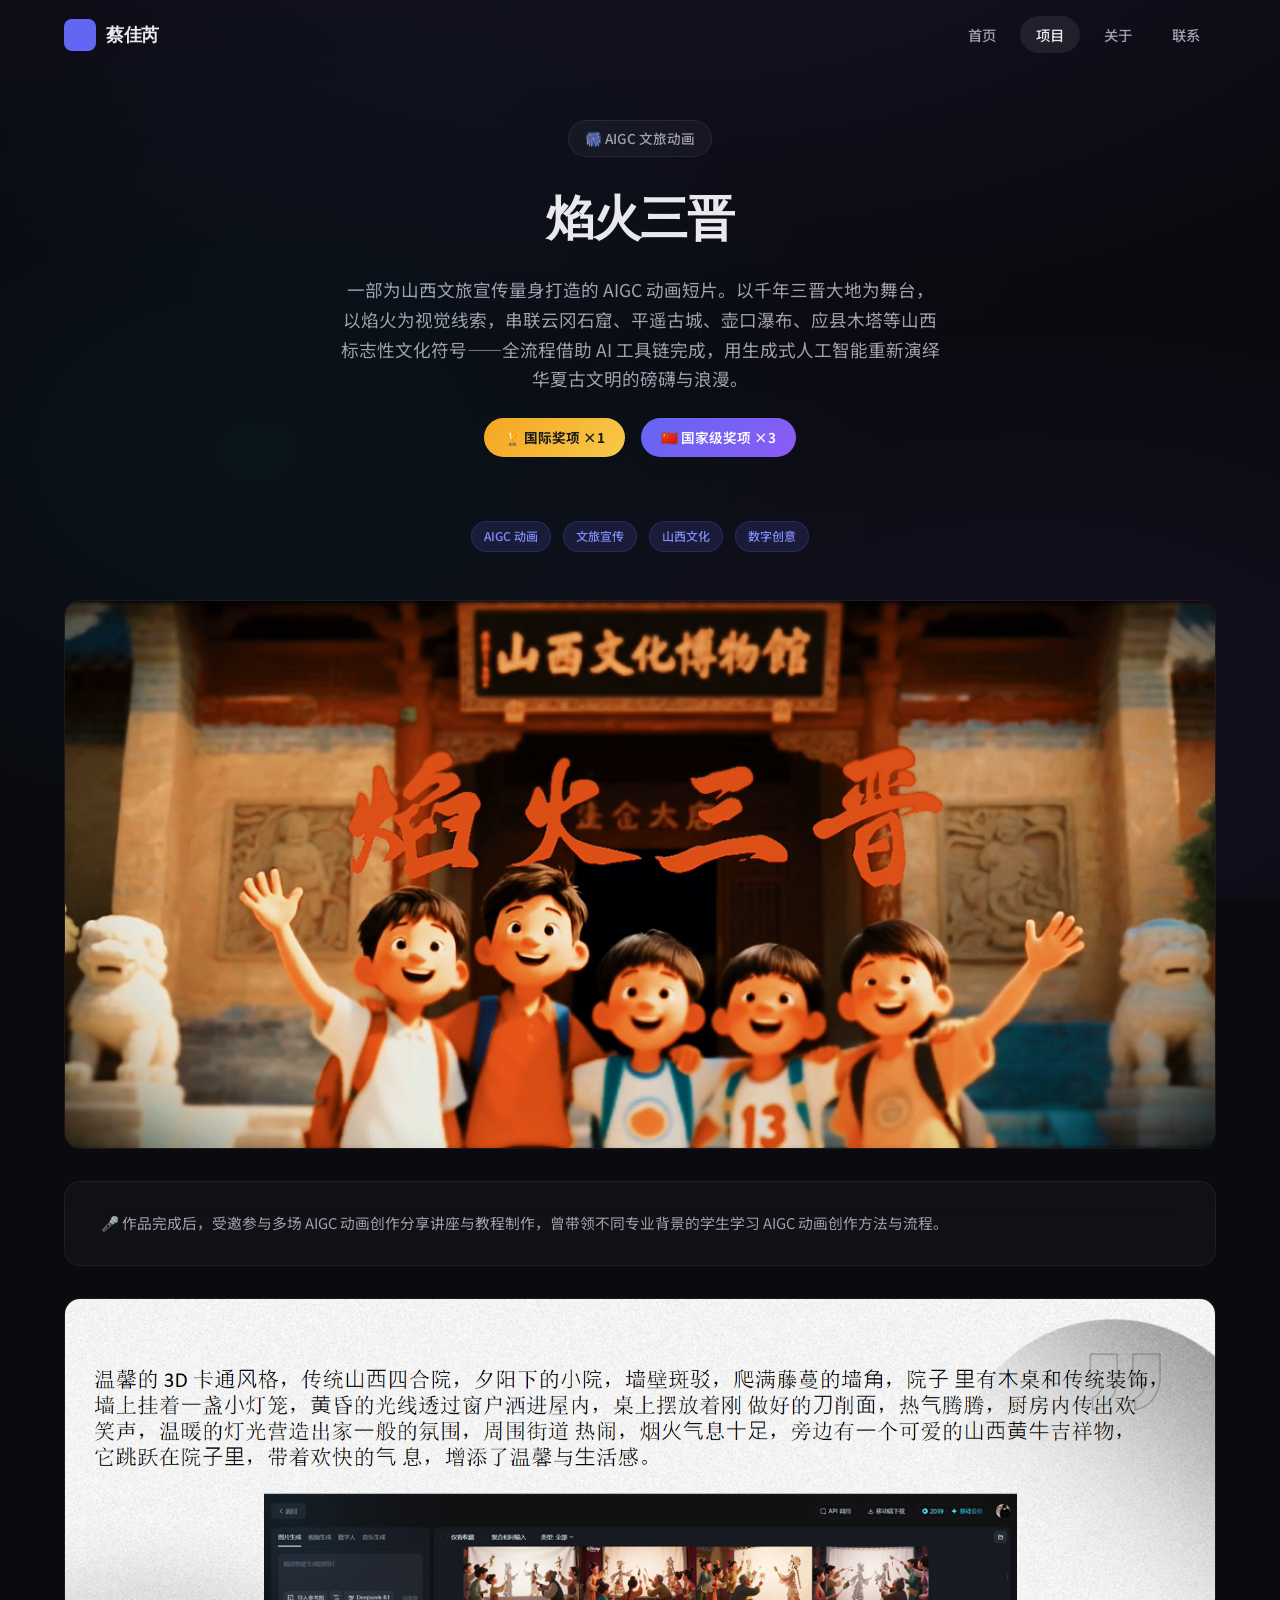
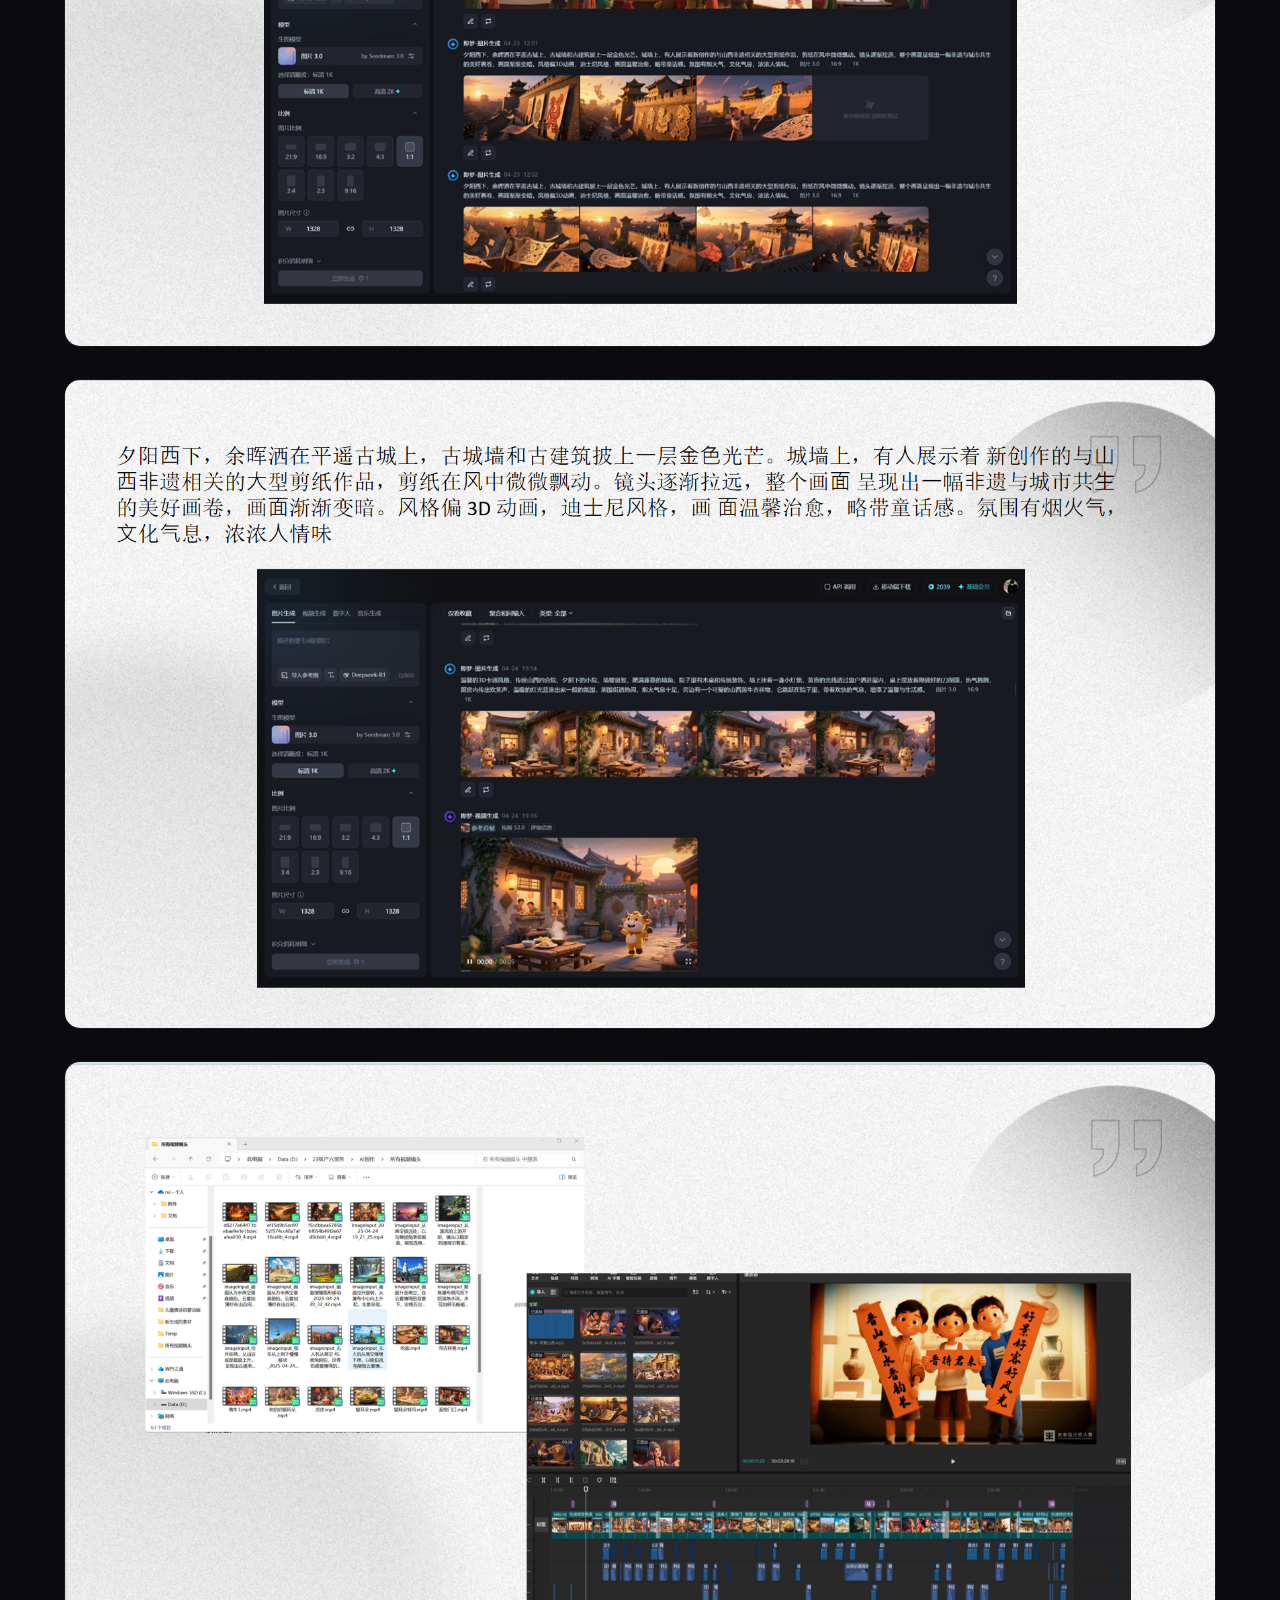
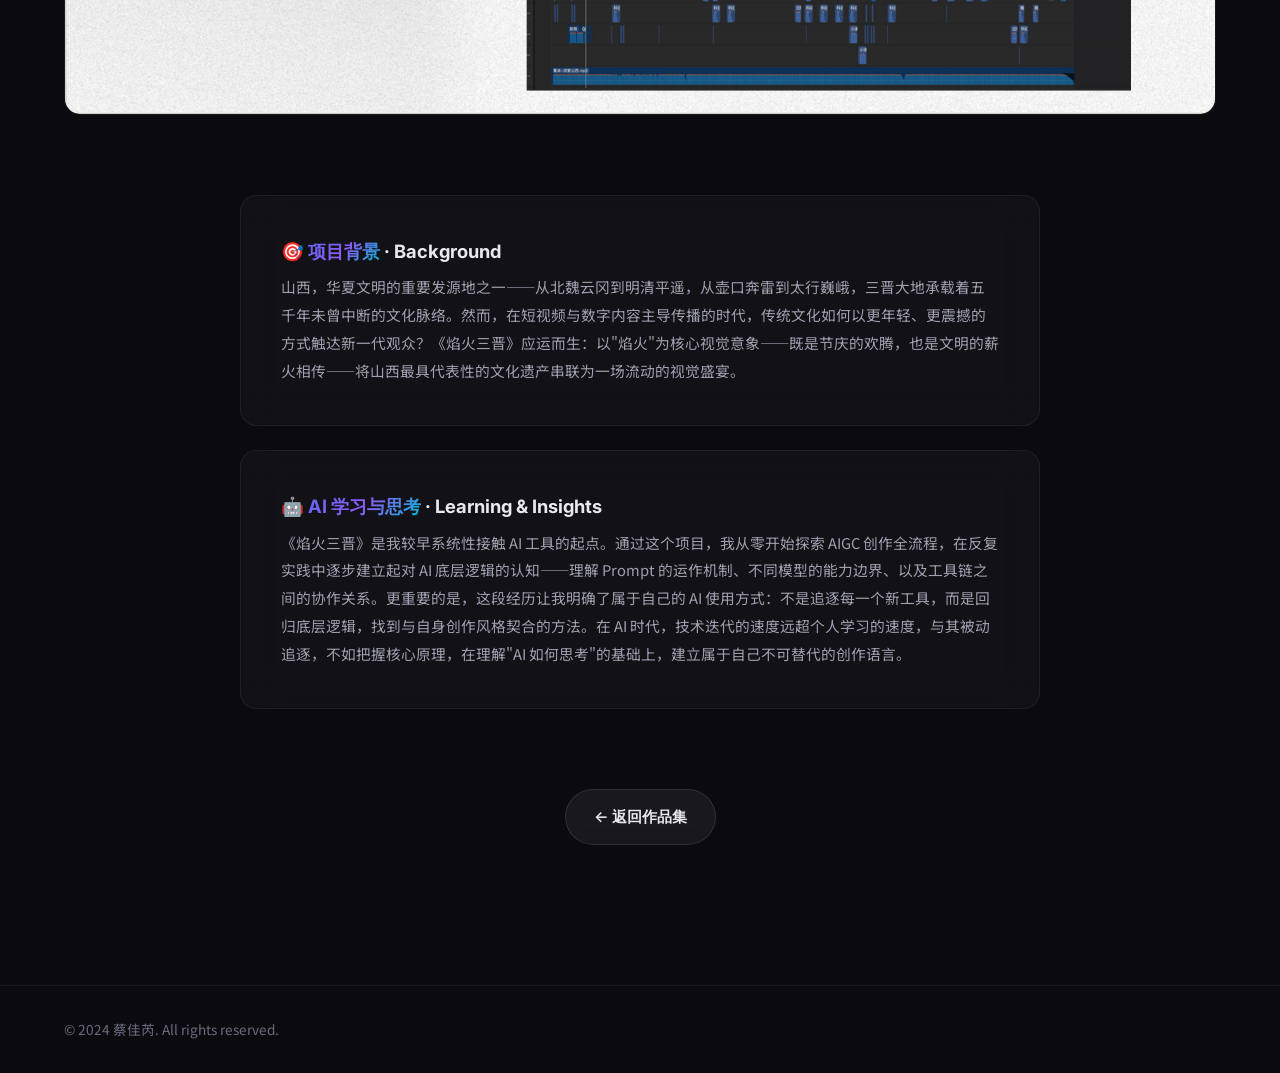
==== project-3/index.html @ 20aae79d "Initial commit: 蔡佳芮作品集网站" ====
<!DOCTYPE html>
<html lang="zh-CN">
<head>
    <meta charset="UTF-8">
    <meta name="viewport" content="width=device-width, initial-scale=1.0">
    <meta name="description" content="焰火三晋 · 山西文旅宣传 AIGC 动画 — 项目详情">
    <title>焰火三晋 · AIGC 动画 — 蔡佳芮</title>
    <link rel="icon" type="image/png" sizes="512x512" href="../assets/web-logo.png">
    <link rel="preconnect" href="https://fonts.googleapis.com">
    <link rel="preconnect" href="https://fonts.gstatic.com" crossorigin>
    <link href="https://fonts.googleapis.com/css2?family=Inter:wght@300;400;500;600;700;800;900&family=Noto+Sans+SC:wght@300;400;500;700&display=swap" rel="stylesheet">
    <link rel="stylesheet" href="../style.css">
</head>
<body>
    <nav class="navbar scrolled" id="navbar">
        <div class="nav-container">
            <a href="../" class="nav-logo">
                <img src="../assets/web-logo.png" alt="Logo" class="logo-img" onerror="this.style.display='none'">
                <span class="logo-text">蔡佳芮</span>
            </a>
            <ul class="nav-links">
                <li><a href="../#home" class="nav-link">首页</a></li>
                <li><a href="../#projects" class="nav-link active">项目</a></li>
                <li><a href="../#about" class="nav-link">关于</a></li>
                <li><a href="../#contact" class="nav-link">联系</a></li>
            </ul>
        </div>
    </nav>

    <main class="project-page">
        <div class="section-container">
            <div class="project-hero">
                <span class="section-tag glass">🎆 AIGC 文旅动画</span>
                <h1>焰火三晋</h1>
                <p>一部为山西文旅宣传量身打造的 AIGC 动画短片。以千年三晋大地为舞台，以焰火为视觉线索，串联云冈石窟、平遥古城、壶口瀑布、应县木塔等山西标志性文化符号——全流程借助 AI 工具链完成，用生成式人工智能重新演绎华夏古文明的磅礴与浪漫。</p>
                    <div style="display:flex; gap:16px; justify-content:center; flex-wrap:wrap; margin-top:24px;">
                        <span style="background:linear-gradient(135deg, #F5A623, #F7C948); color:#1a1a1a; padding:8px 20px; border-radius:100px; font-weight:700; font-size:0.85rem;">🏆 国际奖项 ×1</span>
                        <span style="background:linear-gradient(135deg, #6366f1, #8b5cf6); color:#fff; padding:8px 20px; border-radius:100px; font-weight:600; font-size:0.85rem;">🇨🇳 国家级奖项 ×3</span>
                    </div>
                </div>

            <div class="project-meta">
                <span class="tag">AIGC 动画</span>
                <span class="tag">文旅宣传</span>
                <span class="tag">山西文化</span>
                <span class="tag">数字创意</span>
            </div>

            <div class="project-gallery">
                <img src="../assets/project-3/image-1.png" alt="焰火三晋 · 封面" loading="lazy">
                <div class="glass-card" style="padding:28px 36px;">
                    <p style="color:var(--color-text-secondary); font-size:0.92rem; line-height:1.8;">
                        🎤 作品完成后，受邀参与多场 AIGC 动画创作分享讲座与教程制作，曾带领不同专业背景的学生学习 AIGC 动画创作方法与流程。
                    </p>
                </div>
                <img src="../assets/project-3/image-2.png" alt="焰火三晋 · AI讲解1" loading="lazy">
                <img src="../assets/project-3/AI讲解2.png" alt="焰火三晋 · AI讲解2" loading="lazy">
                <img src="../assets/project-3/AI讲解3.png" alt="焰火三晋 · AI讲解3" loading="lazy">
            </div>

            <!-- ═══════════════════════════════════════
            创作阐述
            ═══════════════════════════════════════ -->
            <div class="project-narrative" style="max-width:800px; margin:0 auto 80px;">

                <div class="glass-card" style="padding:40px; margin-bottom:24px;">
                    <h3 style="font-family:var(--font-heading); font-size:1.15rem; font-weight:700; margin-bottom:6px;">
                        🎯 <span class="gradient-text">项目背景</span> · Background
                    </h3>
                    <p style="color:var(--color-text-secondary); font-size:0.92rem; line-height:1.9;">
                        山西，华夏文明的重要发源地之一——从北魏云冈到明清平遥，从壶口奔雷到太行巍峨，三晋大地承载着五千年未曾中断的文化脉络。然而，在短视频与数字内容主导传播的时代，传统文化如何以更年轻、更震撼的方式触达新一代观众？《焰火三晋》应运而生：以"焰火"为核心视觉意象——既是节庆的欢腾，也是文明的薪火相传——将山西最具代表性的文化遗产串联为一场流动的视觉盛宴。
                    </p>
                </div>

                <div class="glass-card" style="padding:40px; margin-bottom:24px;">
                    <h3 style="font-family:var(--font-heading); font-size:1.15rem; font-weight:700; margin-bottom:6px;">
                        🤖 <span class="gradient-text">AI 学习与思考</span> · Learning & Insights
                    </h3>
                    <p style="color:var(--color-text-secondary); font-size:0.92rem; line-height:1.9;">
                        《焰火三晋》是我较早系统性接触 AI 工具的起点。通过这个项目，我从零开始探索 AIGC 创作全流程，在反复实践中逐步建立起对 AI 底层逻辑的认知——理解 Prompt 的运作机制、不同模型的能力边界、以及工具链之间的协作关系。更重要的是，这段经历让我明确了属于自己的 AI 使用方式：不是追逐每一个新工具，而是回归底层逻辑，找到与自身创作风格契合的方法。在 AI 时代，技术迭代的速度远超个人学习的速度，与其被动追逐，不如把握核心原理，在理解"AI 如何思考"的基础上，建立属于自己不可替代的创作语言。
                    </p>
                </div>

            </div>

            <div class="project-back">
                <a href="../#projects" class="btn btn-glass">
                    ← 返回作品集
                </a>
            </div>
        </div>
    </main>

    <footer class="footer">
        <div class="footer-container">
            <p class="footer-text">&copy; 2024 蔡佳芮. All rights reserved.</p>
        </div>
    </footer>

    <script src="../script.js"></script>
</body>
</html>
---- style.css ----
/* ============================================================
    Portfolio Template — Glassmorphism Design
    Author: Based on template by MrPrince419
   ============================================================ */

/* ===== CSS Variables ===== */
:root {
    /* Colors — switch these for your brand */
    --color-bg: #0a0a0f;
    --color-bg-secondary: #111118;
    --color-surface: rgba(255, 255, 255, 0.05);
    --color-surface-hover: rgba(255, 255, 255, 0.08);
    --color-border: rgba(255, 255, 255, 0.08);
    --color-border-hover: rgba(255, 255, 255, 0.15);
    --color-text: #e8e8ed;
    --color-text-secondary: #a0a0b0;
    --color-text-muted: #6b6b80;

    /* Accent — a cyan-to-purple gradient */
    --color-accent: #6366f1;
    --color-accent-light: #818cf8;
    --color-gradient-1: #6366f1;
    --color-gradient-2: #8b5cf6;
    --color-gradient-3: #06b6d4;

    /* Glass */
    --glass-bg: rgba(255, 255, 255, 0.04);
    --glass-border: rgba(255, 255, 255, 0.08);
    --glass-blur: 20px;
    --glass-shadow: 0 8px 32px rgba(0, 0, 0, 0.3);

    /* Layout */
    --max-width: 1200px;
    --nav-height: 70px;
    --radius-sm: 8px;
    --radius-md: 16px;
    --radius-lg: 24px;
    --radius-xl: 32px;

    /* Typography */
    --font-heading: 'Inter', -apple-system, BlinkMacSystemFont, sans-serif;
    --font-body: 'Noto Sans SC', 'Inter', -apple-system, BlinkMacSystemFont, sans-serif;
    --font-mono: 'SF Mono', 'Cascadia Code', 'Fira Code', monospace;

    /* Transitions */
    --ease-out: cubic-bezier(0.16, 1, 0.3, 1);
    --ease-in-out: cubic-bezier(0.65, 0, 0.35, 1);
    --duration-fast: 150ms;
    --duration-normal: 300ms;
    --duration-slow: 500ms;
}

/* ===== Reset & Base ===== */
*,
*::before,
*::after {
    margin: 0;
    padding: 0;
    box-sizing: border-box;
}

html {
    scroll-behavior: smooth;
    scroll-padding-top: var(--nav-height);
    -webkit-font-smoothing: antialiased;
    -moz-osx-font-smoothing: grayscale;
}

body {
    background-color: var(--color-bg);
    color: var(--color-text);
    font-family: var(--font-body);
    font-weight: 400;
    line-height: 1.7;
    overflow-x: hidden;
    min-height: 100vh;
}

/* Background pattern */
body::before {
    content: '';
    position: fixed;
    inset: 0;
    background:
        radial-gradient(ellipse 80% 60% at 50% -20%, rgba(99, 102, 241, 0.12), transparent),
        radial-gradient(ellipse 60% 50% at 80% 80%, rgba(139, 92, 246, 0.08), transparent),
        radial-gradient(ellipse 50% 50% at 20% 50%, rgba(6, 182, 212, 0.06), transparent);
    pointer-events: none;
    z-index: -1;
}

a {
    color: inherit;
    text-decoration: none;
}

img {
    max-width: 100%;
    height: auto;
    display: block;
}

ul {
    list-style: none;
}

/* ===== Utility: Glass ===== */
.glass {
    background: var(--glass-bg);
    backdrop-filter: blur(var(--glass-blur));
    -webkit-backdrop-filter: blur(var(--glass-blur));
    border: 1px solid var(--glass-border);
}

.glass-card {
    background: rgba(255, 255, 255, 0.03);
    backdrop-filter: blur(var(--glass-blur));
    -webkit-backdrop-filter: blur(var(--glass-blur));
    border: 1px solid rgba(255, 255, 255, 0.06);
    border-radius: var(--radius-md);
    transition:
        transform var(--duration-normal) var(--ease-out),
        box-shadow var(--duration-normal) var(--ease-out),
        border-color var(--duration-normal) var(--ease-out),
        background var(--duration-normal) var(--ease-out);
}

.glass-card:hover {
    background: rgba(255, 255, 255, 0.06);
    border-color: rgba(255, 255, 255, 0.12);
    transform: translateY(-4px);
    box-shadow:
        0 20px 60px rgba(0, 0, 0, 0.4),
        0 0 0 1px rgba(255, 255, 255, 0.05) inset;
}

.gradient-text {
    background: linear-gradient(135deg, var(--color-gradient-1), var(--color-gradient-2), var(--color-gradient-3));
    -webkit-background-clip: text;
    -webkit-text-fill-color: transparent;
    background-clip: text;
}

/* ===== Navigation ===== */
.navbar {
    position: fixed;
    top: 0;
    left: 0;
    right: 0;
    z-index: 1000;
    height: var(--nav-height);
    transition: background var(--duration-normal) var(--ease-out),
                box-shadow var(--duration-normal) var(--ease-out);
}

.navbar.scrolled {
    background: rgba(10, 10, 15, 0.85);
    backdrop-filter: blur(16px);
    -webkit-backdrop-filter: blur(16px);
    border-bottom: 1px solid rgba(255, 255, 255, 0.06);
    box-shadow: 0 4px 30px rgba(0, 0, 0, 0.3);
}

.nav-container {
    max-width: var(--max-width);
    margin: 0 auto;
    padding: 0 24px;
    height: 100%;
    display: flex;
    align-items: center;
    justify-content: space-between;
}

.nav-logo {
    display: flex;
    align-items: center;
    gap: 10px;
    font-family: var(--font-heading);
    font-weight: 700;
    font-size: 1.1rem;
    letter-spacing: -0.02em;
    z-index: 1001;
}

.logo-img {
    width: 32px;
    height: 32px;
    border-radius: 8px;
}

.nav-links {
    display: flex;
    gap: 8px;
}

.nav-link {
    padding: 8px 16px;
    border-radius: 100px;
    font-size: 0.9rem;
    font-weight: 500;
    color: var(--color-text-secondary);
    transition: all var(--duration-fast) var(--ease-out);
    position: relative;
}

.nav-link:hover {
    color: var(--color-text);
    background: rgba(255, 255, 255, 0.05);
}

.nav-link.active {
    color: var(--color-text);
    background: rgba(255, 255, 255, 0.08);
}

/* Mobile menu button */
.mobile-menu-btn {
    display: none;
    flex-direction: column;
    gap: 5px;
    background: none;
    border: none;
    cursor: pointer;
    padding: 8px;
    z-index: 1001;
}

.mobile-menu-btn span {
    display: block;
    width: 24px;
    height: 2px;
    background: var(--color-text);
    border-radius: 2px;
    transition: all var(--duration-normal) var(--ease-out);
}

.mobile-menu-btn.active span:nth-child(1) {
    transform: rotate(45deg) translate(5px, 5px);
}

.mobile-menu-btn.active span:nth-child(2) {
    opacity: 0;
}

.mobile-menu-btn.active span:nth-child(3) {
    transform: rotate(-45deg) translate(5px, -5px);
}

/* ===== Hero Section ===== */
.hero {
    position: relative;
    min-height: 100vh;
    display: flex;
    align-items: center;
    justify-content: center;
    padding: 120px 24px 80px;
    overflow: hidden;
}

.hero-bg {
    position: absolute;
    inset: 0;
    overflow: hidden;
}

.gradient-orb {
    position: absolute;
    border-radius: 50%;
    filter: blur(80px);
    opacity: 0.5;
    animation: float 20s ease-in-out infinite;
}

.orb-1 {
    width: 500px;
    height: 500px;
    background: var(--color-gradient-1);
    top: -20%;
    right: -10%;
    animation-delay: 0s;
}

.orb-2 {
    width: 400px;
    height: 400px;
    background: var(--color-gradient-2);
    bottom: -15%;
    left: -5%;
    animation-delay: -7s;
}

.orb-3 {
    width: 300px;
    height: 300px;
    background: var(--color-gradient-3);
    top: 50%;
    left: 50%;
    animation-delay: -14s;
}

@keyframes float {
    0%, 100% { transform: translate(0, 0) scale(1); }
    25% { transform: translate(5%, -5%) scale(1.05); }
    50% { transform: translate(-3%, 3%) scale(0.95); }
    75% { transform: translate(-4%, -2%) scale(1.03); }
}

.hero-content {
    position: relative;
    z-index: 1;
    text-align: center;
    max-width: 720px;
}

.hero-badge {
    display: inline-block;
    padding: 6px 16px;
    border-radius: 100px;
    font-size: 0.875rem;
    font-weight: 500;
    margin-bottom: 24px;
    color: var(--color-text-secondary);
}

.hero-title {
    font-family: var(--font-heading);
    font-size: clamp(2.5rem, 6vw, 4.5rem);
    font-weight: 800;
    line-height: 1.1;
    letter-spacing: -0.03em;
    margin-bottom: 20px;
}

.hero-subtitle {
    font-size: clamp(1.1rem, 2vw, 1.35rem);
    color: var(--color-text-secondary);
    font-weight: 400;
    margin-bottom: 32px;
    line-height: 1.5;
}

.hero-description {
    display: inline-block;
    padding: 16px 24px;
    border-radius: var(--radius-md);
    font-size: 1rem;
    color: var(--color-text-secondary);
    line-height: 1.7;
    margin-bottom: 40px;
    max-width: 600px;
}

.hero-actions {
    display: flex;
    gap: 16px;
    justify-content: center;
    flex-wrap: wrap;
}

/* ===== Buttons ===== */
.btn {
    display: inline-flex;
    align-items: center;
    gap: 8px;
    padding: 14px 28px;
    border-radius: 100px;
    font-family: var(--font-heading);
    font-weight: 600;
    font-size: 0.95rem;
    transition: all var(--duration-normal) var(--ease-out);
    cursor: pointer;
    border: none;
}

.btn-primary {
    background: linear-gradient(135deg, var(--color-gradient-1), var(--color-gradient-2));
    color: white;
    box-shadow: 0 4px 20px rgba(99, 102, 241, 0.3);
}

.btn-primary:hover {
    transform: translateY(-2px);
    box-shadow: 0 8px 30px rgba(99, 102, 241, 0.45);
}

.btn-glass {
    background: rgba(255, 255, 255, 0.06);
    color: var(--color-text);
    border: 1px solid rgba(255, 255, 255, 0.1);
    backdrop-filter: blur(10px);
}

.btn-glass:hover {
    background: rgba(255, 255, 255, 0.1);
    border-color: rgba(255, 255, 255, 0.2);
    transform: translateY(-2px);
}

.btn-sm {
    padding: 10px 20px;
    font-size: 0.85rem;
}

/* ===== Section Layout ===== */
.section-container {
    max-width: var(--max-width);
    margin: 0 auto;
    padding: 0 24px;
}

.section-header {
    text-align: center;
    margin-bottom: 64px;
}

.section-tag {
    display: inline-block;
    padding: 6px 16px;
    border-radius: 100px;
    font-size: 0.85rem;
    font-weight: 500;
    color: var(--color-text-secondary);
    margin-bottom: 16px;
}

.section-title {
    font-family: var(--font-heading);
    font-size: clamp(2rem, 4vw, 3rem);
    font-weight: 700;
    letter-spacing: -0.02em;
    margin-bottom: 12px;
}

.section-description {
    color: var(--color-text-secondary);
    font-size: 1.1rem;
    max-width: 560px;
    margin: 0 auto;
}

/* ===== Projects Section ===== */
.projects {
    padding: 100px 0 60px;
}

.projects-grid {
    display: grid;
    grid-template-columns: repeat(2, 1fr);
    gap: 24px;
}

.project-card {
    overflow: hidden;
}

.project-image {
    position: relative;
    aspect-ratio: 16 / 10;
    overflow: hidden;
}

.project-image img {
    width: 100%;
    height: 100%;
    object-fit: cover;
    transition: transform var(--duration-slow) var(--ease-out);
}

.project-card:hover .project-image img {
    transform: scale(1.05);
}

.project-overlay {
    position: absolute;
    inset: 0;
    background: rgba(0, 0, 0, 0.5);
    display: flex;
    align-items: center;
    justify-content: center;
    opacity: 0;
    transition: opacity var(--duration-normal) var(--ease-out);
    backdrop-filter: blur(4px);
}

.project-card:hover .project-overlay {
    opacity: 1;
}

.project-info {
    padding: 24px;
}

.project-tags {
    display: flex;
    gap: 8px;
    flex-wrap: wrap;
    margin-bottom: 12px;
}

.tag {
    padding: 4px 12px;
    border-radius: 100px;
    font-size: 0.75rem;
    font-weight: 500;
    background: rgba(99, 102, 241, 0.15);
    color: var(--color-accent-light);
    border: 1px solid rgba(99, 102, 241, 0.2);
}

.project-title {
    font-family: var(--font-heading);
    font-size: 1.25rem;
    font-weight: 600;
    letter-spacing: -0.01em;
    margin-bottom: 8px;
}

.project-desc {
    color: var(--color-text-secondary);
    font-size: 0.9rem;
    line-height: 1.6;
}

/* ===== About Section ===== */
.about {
    padding: 60px 0 100px;
}

.about-grid {
    display: grid;
    grid-template-columns: 1fr 1fr;
    gap: 48px;
    align-items: start;
}

.about-text {
    color: var(--color-text-secondary);
    font-size: 1.05rem;
    line-height: 1.8;
    margin: 24px 0 32px;
}

.about-highlights {
    display: grid;
    grid-template-columns: repeat(3, 1fr);
    gap: 16px;
}

.highlight {
    padding: 24px;
    text-align: center;
    display: flex;
    flex-direction: column;
    gap: 4px;
}

.highlight-number {
    font-family: var(--font-heading);
    font-size: 1.75rem;
    font-weight: 700;
    color: var(--color-accent-light);
}

.highlight-label {
    font-size: 0.85rem;
    color: var(--color-text-secondary);
}

.about-skills {
    padding: 32px;
}

.skills-title {
    font-family: var(--font-heading);
    font-size: 1.25rem;
    font-weight: 600;
    margin-bottom: 24px;
    letter-spacing: -0.01em;
}

.skills-list {
    display: flex;
    flex-direction: column;
    gap: 24px;
}

.skill-item {}

.skill-header {
    display: flex;
    justify-content: space-between;
    margin-bottom: 6px;
    font-size: 0.9rem;
}

.skill-name {
    font-weight: 500;
}

.skill-level {
    color: var(--color-text-muted);
}

.skill-bar {
    height: 6px;
    border-radius: 3px;
    background: rgba(255, 255, 255, 0.06);
    overflow: hidden;
}

.skill-fill {
    height: 100%;
    border-radius: 3px;
    background: linear-gradient(90deg, var(--color-gradient-1), var(--color-gradient-2));
    transition: width 1s var(--ease-out);
}

/* ===== Contact Section ===== */
.contact {
    padding: 100px 0;
}

.contact-cards {
    display: grid;
    grid-template-columns: repeat(4, 1fr);
    gap: 16px;
}

.contact-card {
    display: flex;
    flex-direction: column;
    align-items: center;
    text-align: center;
    padding: 32px 16px;
    gap: 8px;
    cursor: pointer;
}

.contact-icon {
    font-size: 28px;
    margin-bottom: 4px;
    display: flex;
    align-items: center;
    justify-content: center;
    width: 56px;
    height: 56px;
    border-radius: 50%;
    background: rgba(99, 102, 241, 0.1);
    color: var(--color-accent-light);
}

.contact-card h3 {
    font-family: var(--font-heading);
    font-size: 1rem;
    font-weight: 600;
}

.contact-card p {
    font-size: 0.85rem;
    color: var(--color-text-secondary);
    word-break: break-all;
}

/* ===== Footer ===== */
.footer {
    border-top: 1px solid rgba(255, 255, 255, 0.06);
    padding: 32px 0;
}

.footer-container {
    max-width: var(--max-width);
    margin: 0 auto;
    padding: 0 24px;
    display: flex;
    justify-content: space-between;
    align-items: center;
}

.footer-text {
    color: var(--color-text-muted);
    font-size: 0.85rem;
}

.footer-links {
    display: flex;
    gap: 16px;
}

.footer-links a {
    color: var(--color-text-muted);
    transition: color var(--duration-fast);
}

.footer-links a:hover {
    color: var(--color-text);
}

/* ===== Project Detail Page ===== */
.project-page {
    padding: 120px 24px 80px;
}

.project-hero {
    text-align: center;
    margin-bottom: 64px;
}

.project-hero .section-tag {
    margin-bottom: 20px;
}

.project-hero h1 {
    font-family: var(--font-heading);
    font-size: clamp(2rem, 4vw, 3rem);
    font-weight: 700;
    letter-spacing: -0.02em;
    margin-bottom: 16px;
}

.project-hero p {
    color: var(--color-text-secondary);
    font-size: 1.1rem;
    max-width: 600px;
    margin: 0 auto;
}

.project-meta {
    display: flex;
    gap: 12px;
    justify-content: center;
    margin-bottom: 48px;
    flex-wrap: wrap;
}

.project-gallery {
    max-width: var(--max-width);
    margin: 0 auto 80px;
    display: flex;
    flex-direction: column;
    gap: 32px;
}

.project-gallery img {
    width: 100%;
    border-radius: var(--radius-md);
    border: 1px solid rgba(255, 255, 255, 0.06);
}

.project-gallery video {
    width: 100%;
    border-radius: var(--radius-md);
    border: 1px solid rgba(255, 255, 255, 0.06);
    outline: none;
}

.project-back {
    text-align: center;
    padding-bottom: 60px;
}

/* ===== Animations ===== */
@keyframes fadeInUp {
    from {
        opacity: 0;
        transform: translateY(30px);
    }
    to {
        opacity: 1;
        transform: translateY(0);
    }
}

.fade-in {
    opacity: 0;
    transform: translateY(30px);
    transition: opacity 0.8s var(--ease-out), transform 0.8s var(--ease-out);
}

.fade-in.visible {
    opacity: 1;
    transform: translateY(0);
}

/* ===== 404 Page ===== */
.error-page {
    min-height: 100vh;
    display: flex;
    flex-direction: column;
    align-items: center;
    justify-content: center;
    text-align: center;
    padding: 24px;
    gap: 24px;
}

.error-page h1 {
    font-family: var(--font-heading);
    font-size: clamp(3rem, 8vw, 6rem);
    font-weight: 800;
}

.error-page p {
    color: var(--color-text-secondary);
    font-size: 1.1rem;
}

/* ===== Responsive ===== */
@media (max-width: 1024px) {
    .contact-cards {
        grid-template-columns: repeat(2, 1fr);
    }
}

@media (max-width: 768px) {
    .nav-links {
        position: fixed;
        top: 0;
        right: -100%;
        width: 280px;
        height: 100vh;
        flex-direction: column;
        padding: 100px 32px 32px;
        background: rgba(10, 10, 15, 0.95);
        backdrop-filter: blur(20px);
        -webkit-backdrop-filter: blur(20px);
        border-left: 1px solid rgba(255, 255, 255, 0.06);
        gap: 4px;
        transition: right var(--duration-normal) var(--ease-out);
    }

    .nav-links.active {
        right: 0;
    }

    .nav-link {
        padding: 12px 16px;
        font-size: 1rem;
    }

    .mobile-menu-btn {
        display: flex;
    }

    .hero {
        padding: 100px 20px 60px;
    }

    .hero-actions {
        flex-direction: column;
        align-items: center;
    }

    .hero-actions .btn {
        width: 100%;
        justify-content: center;
        max-width: 280px;
    }

    .projects-grid {
        grid-template-columns: 1fr;
    }

    .about-grid {
        grid-template-columns: 1fr;
        gap: 32px;
    }

    .about-highlights {
        grid-template-columns: repeat(3, 1fr);
    }

    .contact-cards {
        grid-template-columns: repeat(2, 1fr);
    }

    .footer-container {
        flex-direction: column;
        gap: 16px;
        text-align: center;
    }
}

@media (max-width: 480px) {
    .about-highlights {
        grid-template-columns: 1fr;
    }

    .contact-cards {
        grid-template-columns: 1fr;
    }

    .hero-title {
        font-size: clamp(2rem, 8vw, 2.8rem);
    }
}
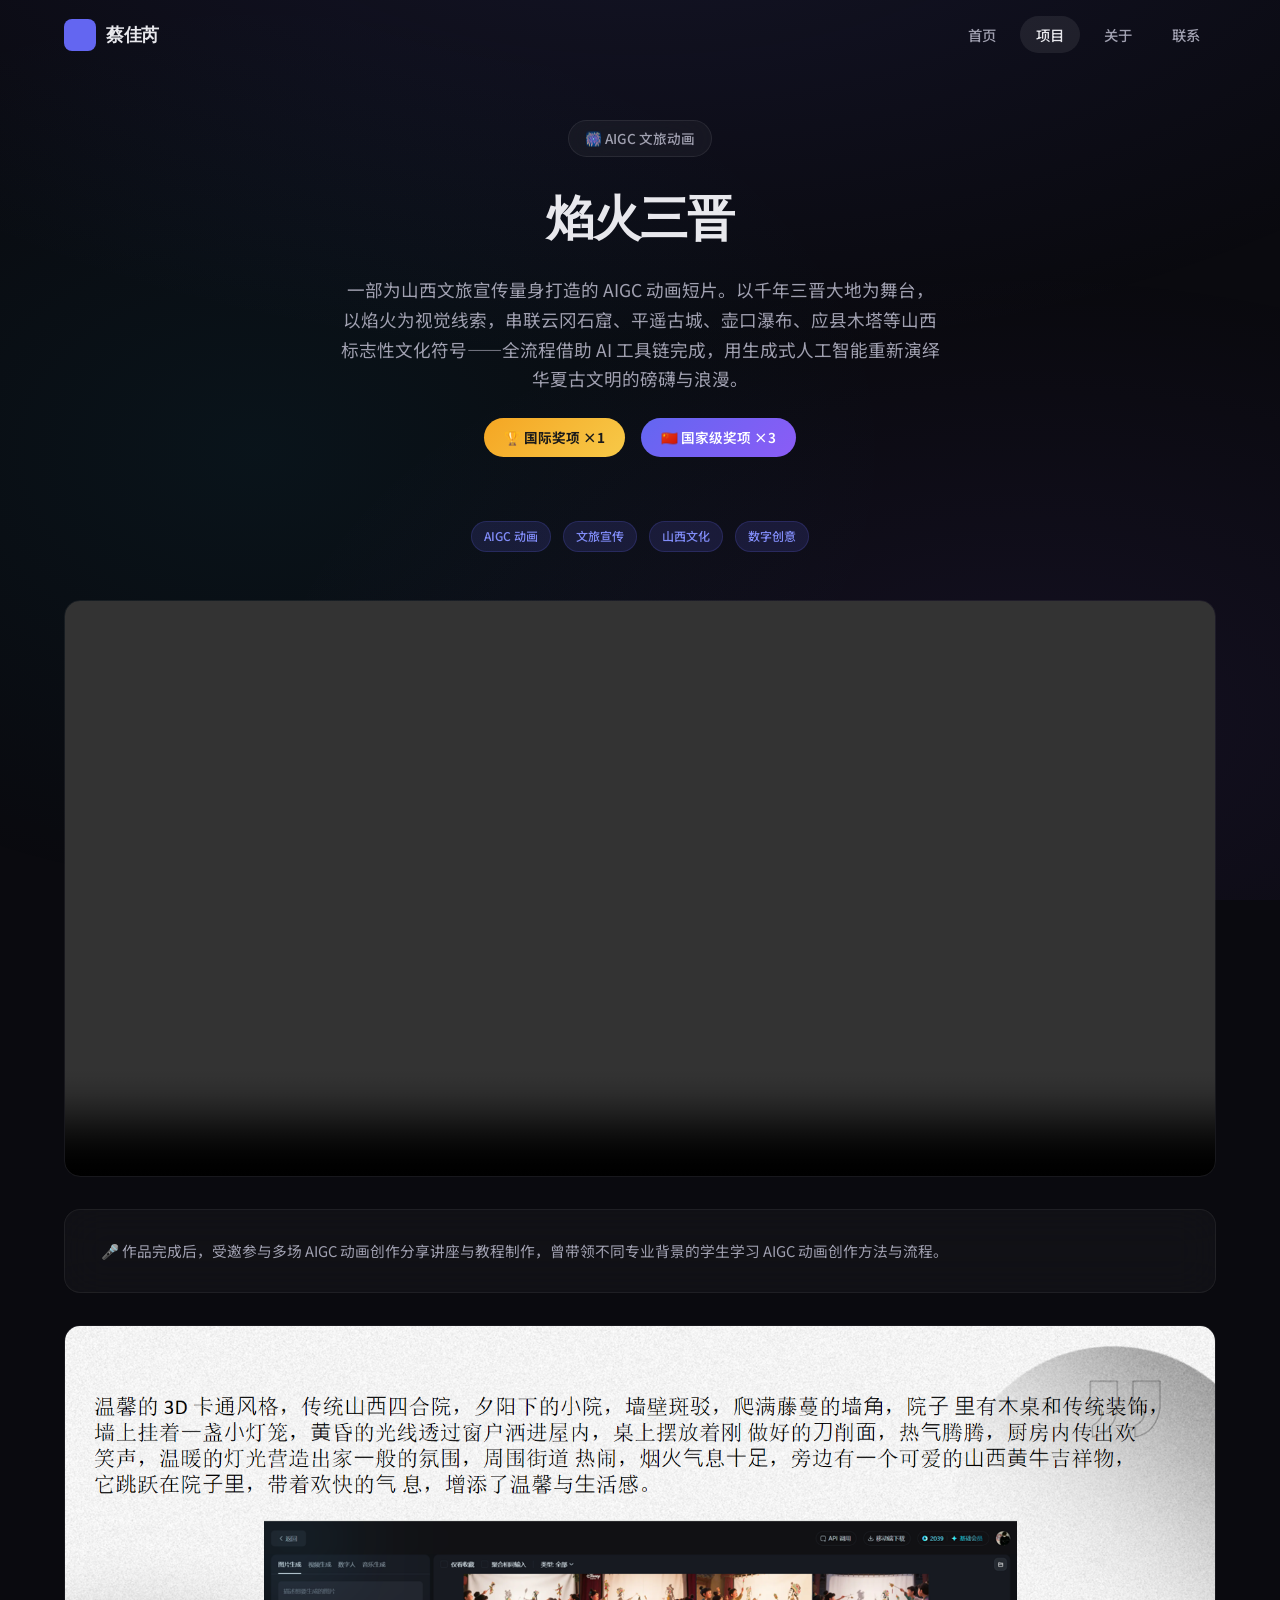
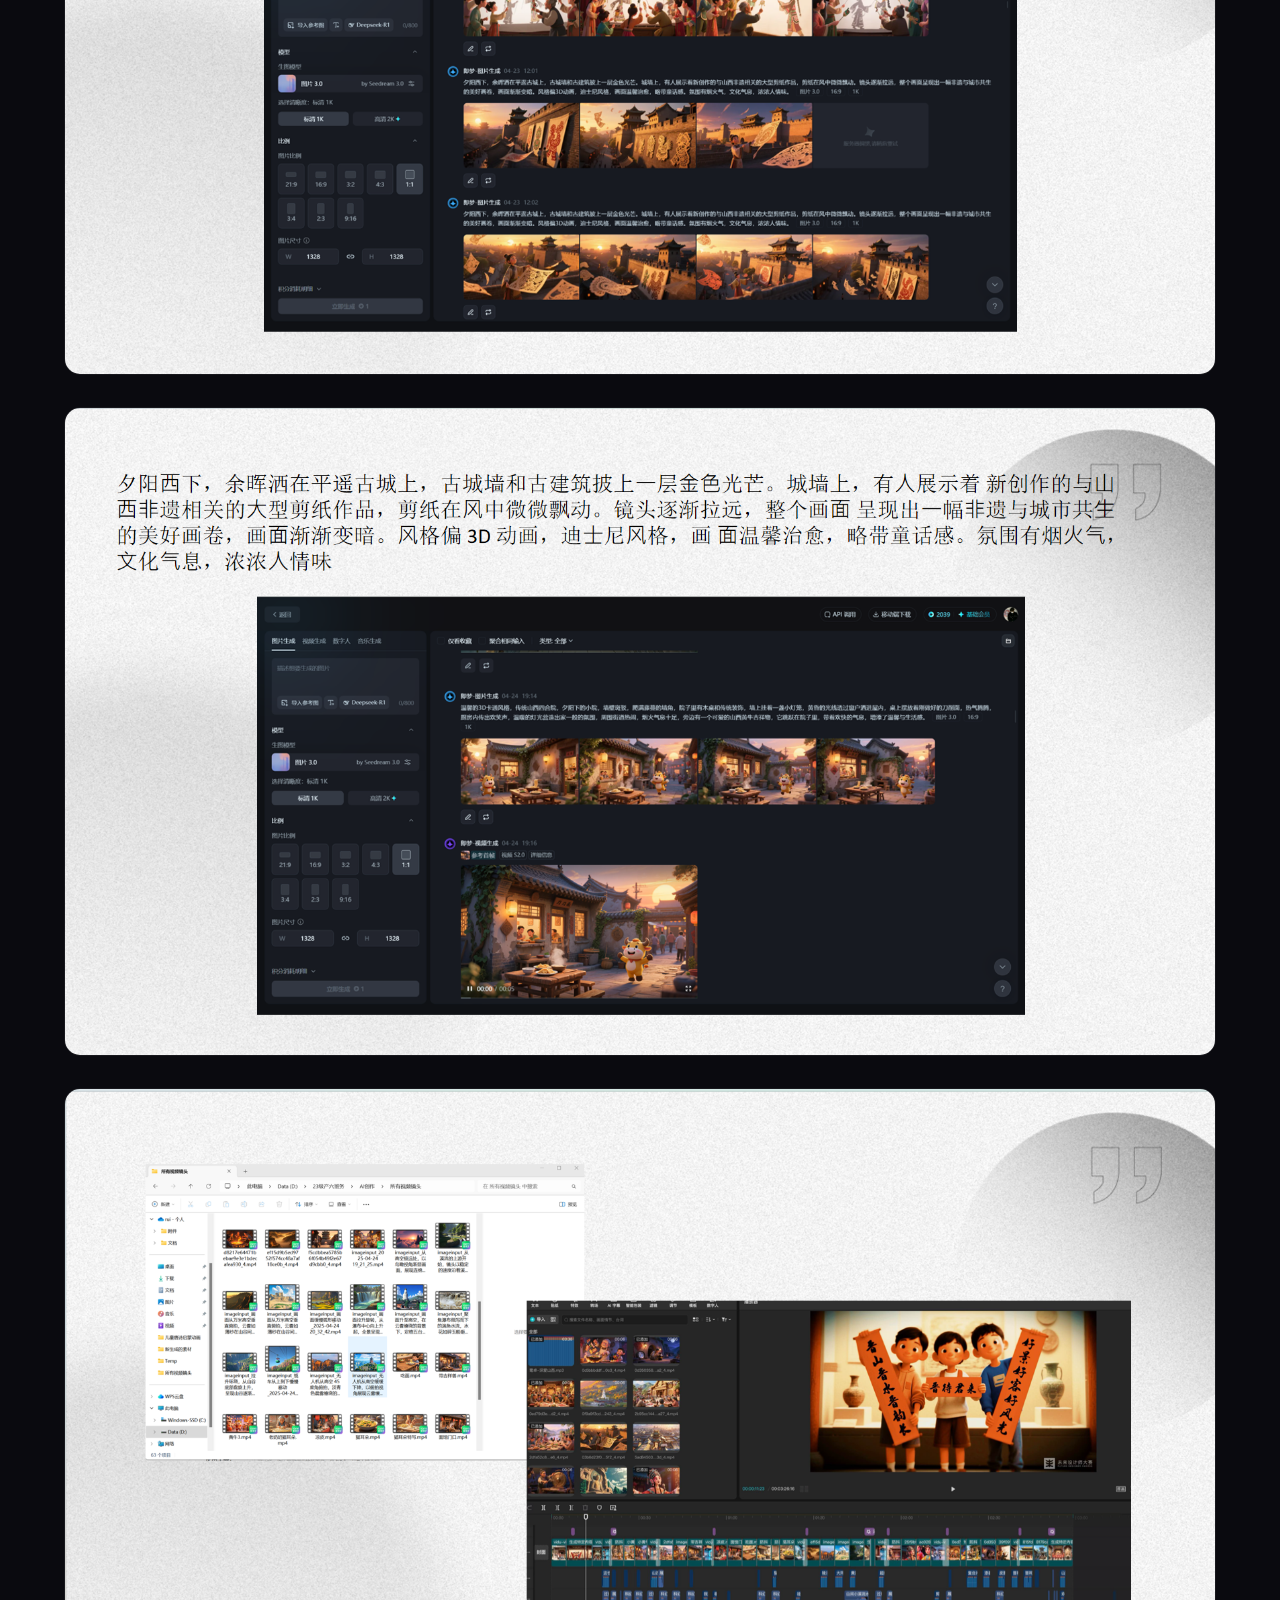
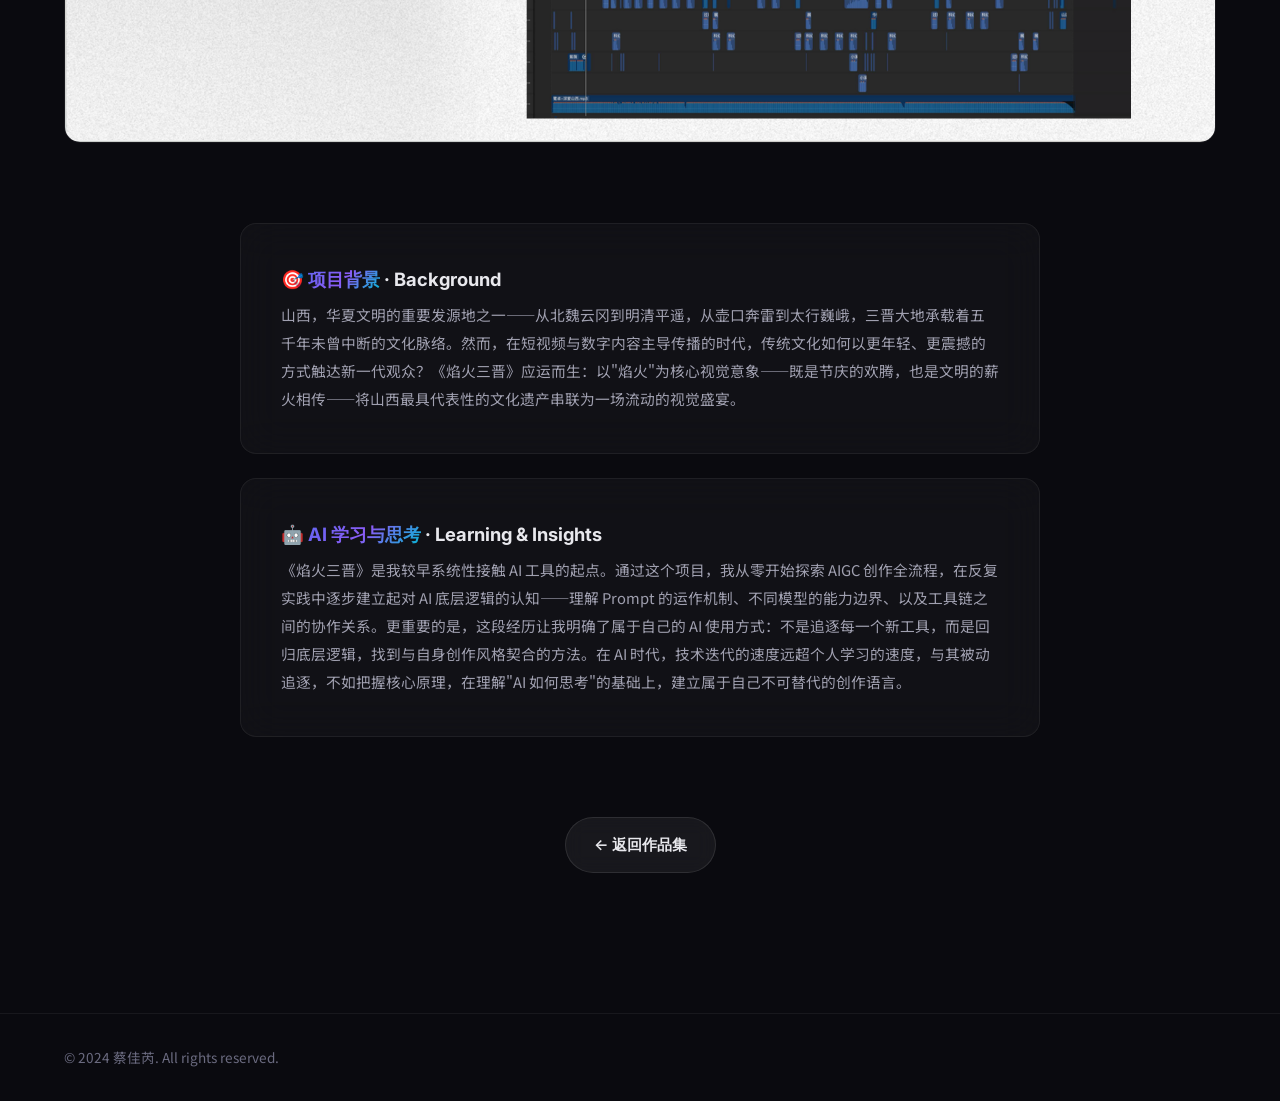
==== commit 9cf12d13: "添加压缩后的焰火三晋视频 (48MB)" ====
--- a/project-3/index.html
+++ b/project-3/index.html
@@ -47,7 +47,9 @@
             </div>
 
             <div class="project-gallery">
-                <img src="../assets/project-3/image-1.png" alt="焰火三晋 · 封面" loading="lazy">
+                <video src="../assets/project-3/焰火三晋.mp4" controls preload="metadata" style="width:100%; border-radius:var(--radius-md); border:1px solid rgba(255,255,255,0.06);">
+                    您的浏览器不支持视频播放。
+                </video>
                 <div class="glass-card" style="padding:28px 36px;">
                     <p style="color:var(--color-text-secondary); font-size:0.92rem; line-height:1.8;">
                         🎤 作品完成后，受邀参与多场 AIGC 动画创作分享讲座与教程制作，曾带领不同专业背景的学生学习 AIGC 动画创作方法与流程。
